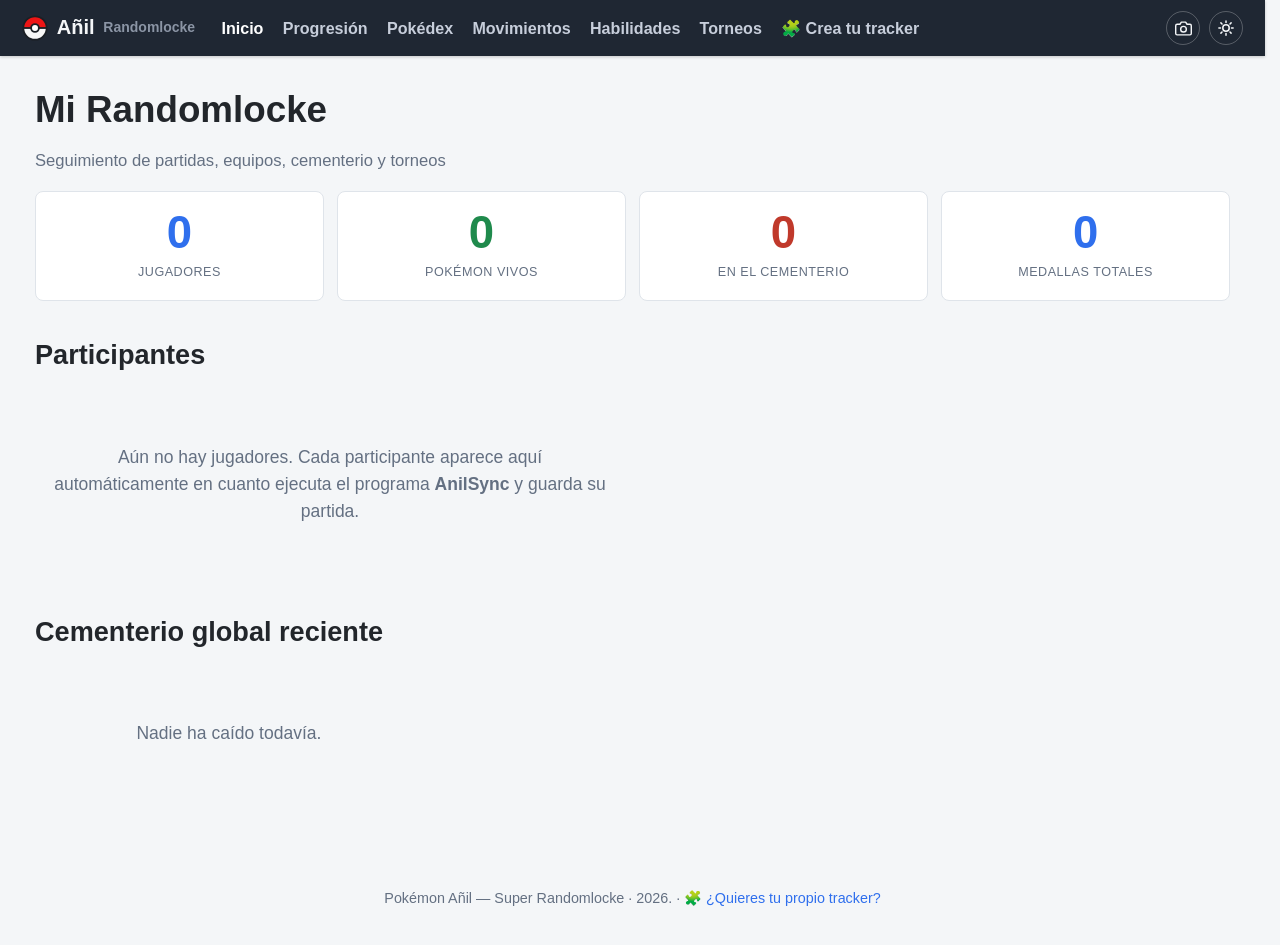
==== index.html @ d6d6dd16 "Initial commit" ====
<!DOCTYPE html>
<html lang="es">
<head>
  <meta charset="utf-8" />
  <meta name="viewport" content="width=device-width, initial-scale=1" />
    <meta http-equiv="Cache-Control" content="no-cache, no-store, must-revalidate" />
  <meta http-equiv="Pragma" content="no-cache" />
  <meta http-equiv="Expires" content="0" />
<title>Inicio · Pokémon Añil Randomlocke</title>
  <meta name="description" content="Seguimiento del Super Randomlocke de Pokémon Añil: equipos, cajas, cementerio, progreso y torneos." />
  <meta name="color-scheme" content="light dark" />
  <link rel="stylesheet" href="styles.css?v=7" />
</head>
<body>
  <main class="container">
    <h1 id="title">Pokémon Añil — Super Randomlocke</h1>
    <p class="lead" id="subtitle"></p>

    <div class="stat-row" id="globalStats"></div>

    <h2>Participantes</h2>
    <div class="grid wide" id="players"><p class="muted">Cargando…</p></div>

    <h2>Cementerio global reciente</h2>
    <div id="graveyard" class="mon-team"></div>
  </main>

  <script src="app.js?v=14"></script>
  <script>
    (async function () {
      const cfg = await loadConfig();
      document.getElementById("title").textContent = cfg.title;
      document.getElementById("subtitle").textContent = cfg.subtitle || "";
      document.title = cfg.title + " · Inicio";
      renderHeader("index.html");
      renderFooter();

      const players = await loadAllPlayers(cfg);
      await loadFrames(); // para animar los sprites de las tarjetas de jugador

      // ---- Stats globales ----
      let totalAlive = 0, totalDead = 0, gymsCleared = 0, champs = 0;
      players.forEach((p) => {
        const s = playerStats(p.data, p.revividos);
        totalAlive += s.alive; totalDead += s.dead;
        gymsCleared += Object.values(p.data.progress?.gyms || {}).filter(Boolean).length;
        if (p.data.champion) champs++;
      });
      document.getElementById("globalStats").innerHTML = `
        <div class="stat-tile"><div class="num">${players.length}</div><div class="lbl">Jugadores</div></div>
        <div class="stat-tile"><div class="num ok">${totalAlive}</div><div class="lbl">Pokémon vivos</div></div>
        <div class="stat-tile"><div class="num bad">${totalDead}</div><div class="lbl">En el cementerio</div></div>
        <div class="stat-tile"><div class="num">${gymsCleared}</div><div class="lbl">Medallas totales</div></div>`;

      // ---- Tarjetas de jugador ----
      const grid = document.getElementById("players");
      if (!players.length) {
        grid.innerHTML = `<p class="empty-state">Aún no hay jugadores. Cada participante aparece aquí automáticamente en cuanto ejecuta el programa <strong>AnilSync</strong> y guarda su partida.</p>`;
      } else
      grid.innerHTML = players.map((p) => {
        const s = playerStats(p.data, p.revividos);
        const pct = Math.round((s.livesLeft / s.lives) * 100);
        const cls = pct <= 20 ? "crit" : pct <= 50 ? "low" : "";
        const medals = Object.values(p.data.progress?.gyms || {}).filter(Boolean).length;
        const extras = [...(p.data.team||[]), ...(p.data.box||[]), ...(p.data.graveyard||[])].filter((m)=>m.extra).length;
        const avSrc = p.data.avatar || p.avatar;
        const avatar = avSrc
          ? `<img class="player-avatar" src="${escapeHtml(avSrc)}" alt="">`
          : `<div class="player-avatar">${initials(p.name)}</div>`;
        return `
          <a class="player-card${s.eliminated ? " eliminated" : ""}" href="jugador.html?id=${encodeURIComponent(p.id)}">
            <div class="player-card-head">
              ${avatar}
              <div class="grow">
                <div class="player-name">${escapeHtml(p.displayName || p.data.name || p.name)} ${p.data.champion ? championBadge(18) : ""}${p.data._local ? ' <span class="pill warn" style="font-size:.55rem">borrador local</span>' : ""}</div>
                <div class="player-sub">${medals}/8 medallas · ${s.eliminated ? "Sin vidas" : "En juego"}</div>
                ${medalsRow(cfg, p.data.progress?.gyms)}
              </div>
            </div>
            <div class="player-card-stats">
              <div><span class="n" style="color:var(--ok)">${s.alive}</span><span class="l">Vivos</span></div>
              <div><span class="n" style="color:var(--bad)">${s.dead}</span><span class="l">Muertos</span></div>
              <div><span class="n">${s.livesLeft}</span><span class="l">Vidas</span></div>
              ${extras ? `<div><span class="n" style="color:var(--type-normal,#8a8a99)">${extras}</span><span class="l">Extras</span></div>` : ""}
            </div>
            <div class="lives-bar"><span class="${cls}" style="width:${pct}%"></span></div>
            ${teamSpritesRow(p.data.team, { labels: true })}
          </a>`;
      }).join("");
      initSpriteAnim(document); // anima los sprites de las tarjetas de jugador

      // ---- Cementerio global ----
      const graves = [];
      players.forEach((p) => (p.data.graveyard || []).forEach((m) => graves.push({ ...m, owner: p.name })));
      const gEl = document.getElementById("graveyard");
      if (!graves.length) {
        gEl.innerHTML = `<p class="empty-state">Nadie ha caído todavía.</p>`;
      } else {
        gEl.innerHTML = graves.slice(-12).reverse()
          .map((m) => monCard(m, { dead: true, owner: m.owner }))
          .join("");
      }

      // ---- Imagen para Discord ----
      document.getElementById("btnDiscord").addEventListener("click", async (e) => {
        const btn = e.currentTarget;
        btn.disabled = true; btn.style.opacity = ".5";
        toast("Generando imagen…");
        try {
          const canvas = await buildStandingsCanvas(players, cfg);
          const blob = await new Promise((res) => canvas.toBlob(res, "image/png"));
          try {
            await navigator.clipboard.write([new ClipboardItem({ "image/png": blob })]);
            toast("Imagen copiada — pégala en Discord (Ctrl+V)");
          } catch (err) {
            const url = URL.createObjectURL(blob);
            const a = document.createElement("a");
            a.href = url; a.download = "anil-randomlocke.png";
            document.body.appendChild(a); a.click(); a.remove();
            setTimeout(() => URL.revokeObjectURL(url), 1500);
            toast("Descargada (tu navegador no deja copiar imágenes)");
          }
        } catch (err) {
          console.error(err);
          toast("No se pudo generar la imagen");
        } finally {
          btn.disabled = false; btn.style.opacity = "";
        }
      });

      function loadImg(src) {
        return new Promise((res) => {
          if (!src) return res(null);
          const im = new Image();
          im.crossOrigin = "anonymous";
          im.onload = () => res(im);
          im.onerror = () => res(null);
          im.src = src;
        });
      }
      function rrect(ctx, x, y, w, h, r) {
        ctx.beginPath();
        ctx.moveTo(x + r, y);
        ctx.arcTo(x + w, y, x + w, y + h, r);
        ctx.arcTo(x + w, y + h, x, y + h, r);
        ctx.arcTo(x, y + h, x, y, r);
        ctx.arcTo(x, y, x + w, y, r);
        ctx.closePath();
      }
      function drawCover(ctx, img, x, y, d) {
        ctx.save();
        ctx.beginPath(); ctx.arc(x + d / 2, y + d / 2, d / 2, 0, Math.PI * 2); ctx.clip();
        const s = Math.max(d / img.width, d / img.height);
        const w = img.width * s, h = img.height * s;
        ctx.drawImage(img, x + (d - w) / 2, y + (d - h) / 2, w, h);
        ctx.restore();
      }
      function drawContain(ctx, img, x, y, d) {
        const s = Math.min(d / img.width, d / img.height);
        const w = img.width * s, h = img.height * s;
        ctx.drawImage(img, x + (d - w) / 2, y + (d - h) / 2, w, h);
      }

      async function buildStandingsCanvas(players, cfg) {
        const C = { bg: "#14171b", panel: "#1e2329", border: "#2f363e", text: "#e9edf2", muted: "#9aa4b2", accent: "#5b8cff", ok: "#4ecb7d", bad: "#ff6b5e", gold: "#e8b62c", slot: "#2a313a" };
        // precargar imágenes
        const preload = new Map();
        const need = new Set();
        players.forEach((p) => {
          const av = p.data.avatar || p.avatar; if (av) need.add(av);
          (p.data.team || []).slice(0, 6).forEach((m) => { const sp = m.sprite || speciesSprite(m.species); if (sp) need.add(sp); });
        });
        await Promise.all([...need].map(async (src) => preload.set(src, await loadImg(src))));

        const cols = players.length > 4 ? 2 : 1;
        const rows = Math.ceil(players.length / cols);
        const pad = 30, gapX = 24, gapY = 22, titleH = 96, footerH = 46;
        const cardW = 600, cardH = 188;
        const W = pad * 2 + cardW * cols + gapX * (cols - 1);
        const H = titleH + rows * cardH + gapY * (rows - 1) + footerH;
        const DPR = 2;
        const canvas = document.createElement("canvas");
        canvas.width = W * DPR; canvas.height = H * DPR;
        const ctx = canvas.getContext("2d");
        ctx.scale(DPR, DPR);
        ctx.textBaseline = "alphabetic";
        const FONT = "'Segoe UI', Roboto, Helvetica, Arial, sans-serif";

        // fondo
        ctx.fillStyle = C.bg; ctx.fillRect(0, 0, W, H);
        // título
        ctx.fillStyle = C.text; ctx.font = `800 34px ${FONT}`;
        ctx.fillText(cfg.title || "Pokémon Añil — Super Randomlocke", pad, 50);
        ctx.fillStyle = C.muted; ctx.font = `600 16px ${FONT}`;
        const totAlive = players.reduce((a, p) => a + playerStats(p.data, p.revividos).alive, 0);
        const totDead = players.reduce((a, p) => a + playerStats(p.data, p.revividos).dead, 0);
        const fecha = new Date().toLocaleDateString("es", { day: "numeric", month: "long", year: "numeric" });
        ctx.fillText(`${players.length} participantes · ${totAlive} vivos · ${totDead} en el cementerio · ${fecha}`, pad, 76);

        players.forEach((p, i) => {
          const col = i % cols, row = Math.floor(i / cols);
          const x = pad + col * (cardW + gapX);
          const y = titleH + row * (cardH + gapY);
          const s = playerStats(p.data, p.revividos);
          const medals = Object.values(p.data.progress?.gyms || {}).filter(Boolean).length;
          const accent = s.eliminated ? C.bad : C.accent;

          // tarjeta
          rrect(ctx, x, y, cardW, cardH, 16); ctx.fillStyle = C.panel; ctx.fill();
          ctx.lineWidth = 1; ctx.strokeStyle = C.border; ctx.stroke();
          // franja de color
          ctx.save(); rrect(ctx, x, y, cardW, cardH, 16); ctx.clip();
          ctx.fillStyle = accent; ctx.fillRect(x, y, 6, cardH); ctx.restore();

          const ip = 20;
          // avatar
          const av = preload.get(p.data.avatar || p.avatar);
          const ax = x + ip + 6, ay = y + ip, ad = 60;
          if (av) drawCover(ctx, av, ax, ay, ad);
          else { ctx.fillStyle = C.slot; ctx.beginPath(); ctx.arc(ax + ad / 2, ay + ad / 2, ad / 2, 0, 7); ctx.fill(); ctx.fillStyle = C.muted; ctx.font = `800 22px ${FONT}`; ctx.textAlign = "center"; ctx.fillText(initials(p.name), ax + ad / 2, ay + ad / 2 + 8); ctx.textAlign = "left"; }

          const tx = ax + ad + 16;
          // nombre
          ctx.fillStyle = C.text; ctx.font = `800 24px ${FONT}`;
          ctx.fillText(p.displayName || p.data.name || p.name, tx, y + ip + 20);
          if (p.data.champion) { ctx.fillStyle = C.gold; ctx.font = `800 15px ${FONT}`; ctx.fillText("★ CAMPEÓN", tx, y + ip + 40); }
          else { ctx.fillStyle = C.muted; ctx.font = `600 15px ${FONT}`; ctx.fillText(s.eliminated ? "Eliminado (sin vidas)" : "En juego", tx, y + ip + 40); }
          // medallas (8 puntos)
          for (let g = 0; g < 8; g++) {
            ctx.beginPath(); ctx.arc(tx + 7 + g * 17, y + ip + 58, 6, 0, 7);
            ctx.fillStyle = g < medals ? C.gold : C.slot; ctx.fill();
          }

          // bloque de vidas (derecha)
          const rx = x + cardW - ip - 168, rw = 168;
          ctx.fillStyle = C.muted; ctx.font = `700 12px ${FONT}`; ctx.fillText("VIDAS", rx, y + ip + 12);
          ctx.fillStyle = s.livesLeft <= 6 ? C.bad : s.livesLeft <= 15 ? C.gold : C.ok;
          ctx.font = `800 30px ${FONT}`;
          ctx.fillText(String(s.livesLeft), rx, y + ip + 42);
          const lw = ctx.measureText(String(s.livesLeft)).width;
          ctx.fillStyle = C.muted; ctx.font = `700 16px ${FONT}`;
          ctx.fillText("/" + s.lives, rx + lw + 5, y + ip + 42);
          // barra de vidas
          const pct = Math.max(0, Math.min(1, s.livesLeft / s.lives));
          const by = y + ip + 52, bh = 8;
          rrect(ctx, rx, by, rw, bh, 4); ctx.fillStyle = C.slot; ctx.fill();
          if (pct > 0) { rrect(ctx, rx, by, rw * pct, bh, 4); ctx.fillStyle = s.livesLeft <= 6 ? C.bad : s.livesLeft <= 15 ? C.gold : C.ok; ctx.fill(); }
          // vivos/cementerio/revividos — a lo ancho (izquierda) para que no se corte
          ctx.fillStyle = C.muted; ctx.font = `600 14px ${FONT}`;
          ctx.fillText(`Vivos ${s.alive} · Cementerio ${s.dead}${s.revived ? " · " + s.revived + " revivido" + (s.revived > 1 ? "s" : "") + " con ceniza" : ""}`, ax, y + ip + 84);

          // equipo (6 sprites abajo)
          const team = (p.data.team || []).slice(0, 6);
          const sd = 52, sy = y + cardH - ip - sd + 4;
          for (let k = 0; k < 6; k++) {
            const sx = x + ip + 6 + k * (sd + 8);
            ctx.beginPath(); ctx.arc(sx + sd / 2, sy + sd / 2, sd / 2, 0, 7); ctx.fillStyle = C.slot; ctx.fill();
            const m = team[k];
            const img = m && preload.get(m.sprite || speciesSprite(m.species));
            if (img) { ctx.save(); ctx.beginPath(); ctx.arc(sx + sd / 2, sy + sd / 2, sd / 2, 0, 7); ctx.clip(); drawContain(ctx, img, sx + 2, sy + 2, sd - 4); ctx.restore(); }
          }
        });

        // pie
        ctx.fillStyle = C.muted; ctx.font = `600 14px ${FONT}`; ctx.textAlign = "center";
        ctx.fillText("Generado desde el tracker del Super Randomlocke de Pokémon Añil", W / 2, H - 18);
        ctx.textAlign = "left";
        return canvas;
      }
    })();
  </script>
</body>
</html>
---- styles.css ----
/* ============================================================
   Pokémon Añil — Super Randomlocke
   Sistema de diseño basado en Cobbleverse Dex (sukenfuyumi.github.io)
   ============================================================ */

:root {
  --bg: #f4f6f8;
  --panel: #fff;
  --border: #dfe4ea;
  --text: #22262b;
  --text-muted: #647082;
  --accent: #2f6fed;
  --header-bg: #1f2733;
  --header-text: #f4f6f8;
  --radius: 8px;
  --th-bg: #eef1f5;
  --row-hover: #f8fafc;
  --subtle-bg: #f4f6f8;
  --active-bg: #e4f2ff;
  --chip-ring: #fff;
  --shadow: #0000000f;
  --ok: #1f8a4c;
  --ok-bg: #e6f7ee;
  --bad: #c0392b;
  --bad-bg: #fdecea;
  --warn: #b7791f;
  --warn-bg: #fff3cd;
  --dead: #6b7280;
  --dead-bg: #eceef1;
  /* tipos */
  --type-normal: #a8a77a; --type-fire: #ee8130; --type-water: #6390f0;
  --type-electric: #f7d02c; --type-grass: #7ac74c; --type-ice: #96d9d6;
  --type-fighting: #c22e28; --type-poison: #a33ea1; --type-ground: #e2bf65;
  --type-flying: #a98ff3; --type-psychic: #f95587; --type-bug: #a6b91a;
  --type-rock: #b6a136; --type-ghost: #735797; --type-dragon: #6f35fc;
  --type-dark: #705746; --type-steel: #b7b7ce; --type-fairy: #d685ad;
  --type-unknown: #68a090;
}

:root[data-theme="dark"] {
  --bg: #14171b;
  --panel: #1e2329;
  --border: #2f363e;
  --text: #e4e7eb;
  --text-muted: #98a2b0;
  --accent: #5b8cff;
  --header-bg: #10131a;
  --header-text: #f4f6f8;
  --th-bg: #262c34;
  --row-hover: #242a31;
  --subtle-bg: #262c34;
  --active-bg: #1d3a5c;
  --chip-ring: #1e2329;
  --shadow: #00000073;
  --ok: #4ecb7d;
  --ok-bg: #12331f;
  --bad: #ff6b5e;
  --bad-bg: #3a1512;
  --warn: #e8c766;
  --warn-bg: #3a2f05;
  --dead: #9aa4b2;
  --dead-bg: #23282f;
}

* { box-sizing: border-box; }
html { scrollbar-gutter: stable; font-size: 17.5px; }
@media (width <= 640px) { html { font-size: 16px; } }
body {
  background: var(--bg);
  color: var(--text);
  margin: 0;
  font-family: "Segoe UI", Roboto, Helvetica, Arial, sans-serif;
  line-height: 1.55;
}
a { color: var(--accent); text-decoration: none; }
a:hover { text-decoration: underline; }
img { max-width: 100%; }

/* ---------- Header ---------- */
.site-header {
  background: var(--header-bg);
  color: var(--header-text);
  z-index: 20;
  padding: 0 1.25rem;
  position: sticky;
  top: 0;
  box-shadow: 0 1px 3px #0003;
}
.site-header .bar {
  align-items: center;
  gap: 1.5rem;
  width: 100%;
  height: 56px;
  display: flex;
}
.site-header .brand {
  color: var(--header-text);
  white-space: nowrap;
  font-size: 1.15rem;
  font-weight: 700;
  display: flex;
  align-items: center;
  gap: .5rem;
}
.site-header .brand:hover { text-decoration: none; }
.site-header nav { flex-wrap: wrap; gap: 1.1rem; display: flex; }
.site-header nav a { color: #c7cedb; font-size: .92rem; font-weight: 600; }
.site-header nav a:hover { color: #fff; text-decoration: none; }
.site-header nav a.active { color: #fff; }
.theme-toggle {
  color: var(--header-text);
  cursor: pointer;
  background: 0 0;
  border: 1px solid #ffffff40;
  border-radius: 50%;
  flex-shrink: 0;
  justify-content: center;
  align-items: center;
  width: 34px; height: 34px;
  font-size: 1rem; line-height: 1;
  transition: background .15s, border-color .15s;
  display: flex;
}
.header-actions { margin-left: auto; display: flex; align-items: center; gap: .5rem; }
.header-actions .theme-toggle { margin-left: 0; }
.theme-toggle:hover { background: #ffffff1f; border-color: #ffffff80; }
@media (width <= 640px) {
  .site-header { padding: 0 .75rem; }
  .site-header .bar { flex-wrap: wrap; gap: .4rem .9rem; height: auto; min-height: 56px; padding: .5rem 0; }
  .site-header nav { gap: .75rem; }
  .site-header nav a { font-size: .86rem; }
}

/* ---------- Layout ---------- */
.container { width: 100%; max-width: 1400px; margin: 0 auto; padding: 1.5rem 2rem 3rem; }
@media (width <= 640px) { .container { padding: 1.25rem 1rem 3rem; } }
.panel { background: var(--panel); border: 1px solid var(--border); border-radius: var(--radius); padding: 1.25rem; }
h1 { margin: 0 0 .75rem; font-size: 2.1rem; }
h2 { margin: 1.9rem 0 .85rem; font-size: 1.55rem; }
h3 { margin: 1.2rem 0 .6rem; font-size: 1.28rem; }
.muted { color: var(--text-muted); }
.lead { color: var(--text-muted); font-size: .95rem; margin: -.25rem 0 1rem; }
.site-footer { text-align: center; color: var(--text-muted); padding: 2rem 1rem; font-size: .82rem; }
.breadcrumb { color: var(--text-muted); margin-bottom: .75rem; font-size: .85rem; }

/* ---------- Grids ---------- */
.grid { display: grid; gap: .85rem; grid-template-columns: repeat(auto-fill, minmax(min(240px, 100%), 1fr)); }
.grid.wide { grid-template-columns: repeat(auto-fill, minmax(min(400px, 100%), 1fr)); }

/* ---------- Badges / pills ---------- */
.type-badge {
  color: #fff; text-transform: uppercase; letter-spacing: .03em;
  white-space: nowrap; border-radius: 999px; padding: .2rem .7rem;
  font-size: .78rem; font-weight: 700; display: inline-block;
}
.type-badge.sm { padding: .12rem .55rem; font-size: .68rem; }
.pill {
  background: var(--subtle-bg); color: var(--text-muted);
  border: 1px solid var(--border); border-radius: 999px;
  padding: .12rem .6rem; font-size: .72rem; font-weight: 600; display: inline-block;
}
.pill.ok { background: var(--ok-bg); color: var(--ok); border-color: transparent; }
.pill.bad { background: var(--bad-bg); color: var(--bad); border-color: transparent; }
.pill.warn { background: var(--warn-bg); color: var(--warn); border-color: transparent; }
.pill.dead { background: var(--dead-bg); color: var(--dead); border-color: transparent; }
.pill.accent { background: var(--accent); color: #fff; border-color: var(--accent); font-weight: 700; }
.pill.shiny { background: linear-gradient(90deg,#f7d02c,#f95587); color:#1a1a1a; border:0; font-weight:800; }

/* ---------- Buttons ---------- */
.btn {
  border: 1px solid var(--border); background: var(--panel); color: var(--text);
  font: inherit; cursor: pointer; border-radius: 6px; padding: .4rem .8rem;
  font-size: .88rem; font-weight: 600; display: inline-flex; align-items: center; gap: .4rem;
}
.btn:hover:not(:disabled) { border-color: var(--accent); text-decoration: none; }
.btn:disabled { opacity: .45; cursor: default; }
.btn.primary { background: var(--accent); border-color: var(--accent); color: #fff; }
.btn.danger { color: var(--bad); }
.btn.sm { padding: .25rem .55rem; font-size: .8rem; }
.btn-row { display: flex; flex-wrap: wrap; gap: .5rem; }

/* ---------- Inputs ---------- */
.input, select.input, textarea.input {
  border: 1px solid var(--border); background: var(--bg); width: 100%;
  color: var(--text); font: inherit; border-radius: 6px; padding: .4rem .55rem; font-size: .9rem;
}
textarea.input { min-height: 90px; resize: vertical; font-family: ui-monospace, "Cascadia Code", Consolas, monospace; font-size: .82rem; }
.field { display: flex; flex-direction: column; gap: .2rem; min-width: 0; }
.field > span { color: var(--text-muted); text-transform: uppercase; letter-spacing: .03em; font-size: .68rem; }
.search-box {
  border: 1px solid var(--border); background: var(--panel); width: 100%;
  color: var(--text); border-radius: 999px; padding: .6rem .9rem; font-size: 1rem;
}
.search-box::placeholder { color: var(--text-muted); }

/* ---------- Tables ---------- */
table { border-collapse: collapse; width: 100%; font-size: .9rem; }
th, td { border-bottom: 1px solid var(--border); text-align: left; padding: .5rem .6rem; }
th { background: var(--th-bg); white-space: nowrap; font-weight: 700; }
tr:hover td { background: var(--row-hover); }
.table-wrap { overflow-x: auto; border: 1px solid var(--border); border-radius: var(--radius); }
.table-wrap table { font-size: .86rem; }
.table-wrap th, .table-wrap td { border-bottom: 1px solid var(--border); }

/* ---------- Stat tiles ---------- */
.stat-row { display: flex; flex-wrap: wrap; gap: .75rem; margin: 1rem 0; }
.stat-tile {
  flex: 1; min-width: 120px; background: var(--panel); border: 1px solid var(--border);
  border-radius: var(--radius); padding: .8rem 1rem; text-align: center;
}
.stat-tile { padding: 1rem 1.15rem; }
.stat-tile .num { font-size: 2.6rem; font-weight: 800; line-height: 1; color: var(--accent); }
.stat-tile .num.bad { color: var(--bad); }
.stat-tile .num.ok { color: var(--ok); }
.stat-tile .lbl { text-transform: uppercase; letter-spacing: .04em; color: var(--text-muted); font-size: .72rem; margin-top: .45rem; }

/* ---------- Player card (dashboard) ---------- */
.player-card {
  background: var(--panel); border: 1px solid var(--border); border-radius: var(--radius);
  padding: 1rem; color: var(--text); display: flex; flex-direction: column; gap: .6rem;
  border-top: 4px solid var(--accent);
}
.player-card:hover { box-shadow: 0 2px 10px var(--shadow); text-decoration: none; border-color: var(--accent); }
.player-card.eliminated { opacity: .78; }
.player-card-head { display: flex; align-items: center; gap: .7rem; }
.player-avatar {
  width: 72px; height: 72px; border-radius: 50%; flex-shrink: 0; overflow: hidden;
  display: flex; align-items: center; justify-content: center;
  font-weight: 800; font-size: 1.5rem; color: #fff; background: var(--accent);
}
img.player-avatar { object-fit: contain; padding: 4px; image-rendering: pixelated; }
.player-avatar.xl { width: 112px; height: 112px; font-size: 2.4rem; }
img.player-avatar.xl { padding: 6px; }
.player-name { font-weight: 700; font-size: 1.3rem; }
.player-sub { color: var(--text-muted); font-size: .88rem; }
.player-card-stats { display: grid; grid-template-columns: repeat(3, 1fr); gap: .5rem; text-align: center; }
.player-card-stats .n { font-weight: 800; font-size: 1.6rem; display: block; }
.player-card-stats .l { color: var(--text-muted); font-size: .66rem; text-transform: uppercase; letter-spacing: .03em; }
.lives-bar { height: 12px; border-radius: 999px; background: var(--subtle-bg); overflow: hidden; }
.lives-bar > span { display: block; height: 100%; background: var(--ok); }
.lives-bar > span.low { background: var(--warn); }
.lives-bar > span.crit { background: var(--bad); }

/* ---------- Mon card ---------- */
.mon-team { display: grid; grid-template-columns: repeat(auto-fill, minmax(min(300px,100%),1fr)); gap: .9rem; }
.mon-card {
  background: var(--panel); border: 1px solid var(--border); border-radius: var(--radius);
  padding: .9rem; display: flex; flex-direction: column; gap: .45rem; position: relative;
}
.mon-card.dead { opacity: .82; filter: grayscale(.35); }
.mon-dead-badge {
  position: absolute; top: .5rem; left: .5rem; z-index: 1;
  display: flex; align-items: center; justify-content: center;
  background: var(--panel); border-radius: 50%; padding: 2px; box-shadow: 0 0 0 1px var(--border);
}
.mon-owner { color: var(--accent); font-size: .74rem; font-weight: 700; margin-top: .05rem; }
.mon-top { display: flex; align-items: center; gap: .5rem; }
.mon-sprite {
  width: 104px; height: 104px; border-radius: 50%; background: var(--subtle-bg);
  flex-shrink: 0; overflow: visible;
  display: inline-flex; align-items: center; justify-content: center;
  font-weight: 800; font-size: 1.5rem; color: var(--text-muted);
}
.mon-sprite img { width: 104px; height: 104px; object-fit: contain; image-rendering: pixelated; }
.mon-id { min-width: 0; }
.mon-nick { font-weight: 700; font-size: 1.1rem; }
.mon-species { color: var(--text-muted); font-size: .85rem; }
.mon-types { display: flex; gap: .25rem; margin-top: .25rem; flex-wrap: wrap; }
.mon-meta { display: grid; grid-template-columns: 1fr 1fr; gap: .15rem .6rem; font-size: .85rem; }
.mon-meta dt { color: var(--text-muted); text-transform: uppercase; font-size: .64rem; letter-spacing: .03em; }
.mon-meta dd { margin: 0 0 .2rem; font-weight: 600; }
.mon-moves { display: grid; grid-template-columns: 1fr 1fr; gap: .3rem; margin-top: auto; padding-top: .2rem; }
.mon-move {
  text-align: center; color: var(--text); background: var(--subtle-bg); border: 1px solid var(--border);
  border-radius: 6px; padding: .35rem .45rem; font-size: .82rem; font-weight: 600;
  overflow: hidden; text-overflow: ellipsis; white-space: nowrap;
}
.mon-move.typed { color: #fff; border-color: transparent; text-shadow: 0 1px 2px #00000073; font-weight: 700; }
.mon-lvl { color: var(--text-muted); font-size: .88rem; font-weight: 700; }

/* ---------- Mini-sprites del equipo (tarjetas de jugador) ---------- */
.team-mini { display: flex; gap: .35rem; flex-wrap: wrap; align-items: center; min-height: 80px; }
/* max-width:none + flex:none evita que, mientras cargan los sprites de GitHub,
   el img se colapse a ancho 0 y la fila se apile en vertical desbordando sobre las pestañas */
.team-mini img { width: 80px; height: 80px; max-width: none; flex: 0 0 auto; object-fit: contain; image-rendering: pixelated; }
.team-mini-x {
  width: 64px; height: 64px; border-radius: 50%; background: var(--subtle-bg);
  display: inline-flex; align-items: center; justify-content: center;
  font-size: 1rem; font-weight: 800; color: var(--text-muted);
}
/* mini-equipo con etiquetas de nombre (dashboard) */
.team-mini.labeled { gap: .5rem; }
.team-mini.labeled .tm-cell { display: flex; flex-direction: column; align-items: center; width: 74px; text-align: center; }
.team-mini.labeled .tm-cell img, .team-mini.labeled .tm-cell .team-mini-x { width: 62px; height: 62px; }
.tm-nick { font-size: .72rem; font-weight: 700; line-height: 1.15; margin-top: .1rem; white-space: nowrap; overflow: hidden; text-overflow: ellipsis; max-width: 74px; }
.tm-sp { font-size: .64rem; color: var(--text-muted); line-height: 1.1; white-space: nowrap; overflow: hidden; text-overflow: ellipsis; max-width: 74px; }

/* fila de ruta con 2+ capturas (posible captura extra sin justificar) */
.cap-multi td { background: var(--bad-bg); }
.cap-burned td { background: var(--warn-bg); }

/* medallas */
.medals { display: flex; gap: .2rem; flex-wrap: wrap; align-items: center; }
.medal { line-height: 0; }

/* ---------- Checklist con imagen de entrenador ---------- */
.trainer-check-grid { display: grid; gap: .7rem; grid-template-columns: repeat(auto-fill, minmax(min(330px,100%),1fr)); }
.trainer-check {
  display: flex; align-items: center; gap: .9rem; padding: .7rem .85rem;
  border: 1px solid var(--border); border-radius: var(--radius); background: var(--panel);
  position: relative; overflow: hidden;
}
.trainer-check::before {
  content: ""; position: absolute; left: 0; top: 0; bottom: 0; width: 4px; background: var(--border);
}
.trainer-check.done { border-color: var(--ok); background: var(--ok-bg); }
.trainer-check.done::before { background: var(--ok); }
.trainer-check .tc-img {
  width: 84px; height: 84px; object-fit: contain; flex-shrink: 0;
  image-rendering: pixelated; border-radius: 10px; background: var(--subtle-bg);
}
.trainer-check.done .tc-img { background: #ffffff22; }
.trainer-check.done:not(.done) .tc-img { filter: grayscale(1) opacity(.6); }
.trainer-check:not(.done) .tc-img { filter: grayscale(.85) opacity(.65); }
.tc-img-empty { display: flex; align-items: center; justify-content: center; font-weight: 800; color: var(--text-muted); }
.tc-body { flex: 1; min-width: 0; display: flex; flex-direction: column; gap: .15rem; }
.tc-name { font-weight: 700; font-size: 1.05rem; }
.tc-sub { color: var(--text-muted); font-size: .82rem; }
.tc-status { font-size: 1.7rem; color: var(--ok); font-weight: 800; width: 1.6rem; text-align: center; }

/* ---------- Progress checklist ---------- */
.prog-legend { display: flex; gap: 1rem; flex-wrap: wrap; margin: .5rem 0; font-size: .8rem; color: var(--text-muted); }
.check-grid { display: grid; gap: .5rem; grid-template-columns: repeat(auto-fill, minmax(min(180px,100%),1fr)); }
.check-item {
  display: flex; align-items: center; gap: .5rem; padding: .5rem .65rem;
  border: 1px solid var(--border); border-radius: 6px; background: var(--subtle-bg); font-size: .85rem;
}
.check-item .dot { width: 12px; height: 12px; border-radius: 50%; background: var(--dead); flex-shrink: 0; }
.check-item.done { border-color: var(--ok); background: var(--ok-bg); }
.check-item.done .dot { background: var(--ok); }
.check-item .tag { margin-left: auto; font-size: .62rem; color: var(--text-muted); }

/* Mochila (pestaña Objetos del jugador): icono del juego + nombre + cantidad */
.bag-grid { display: grid; gap: .4rem; grid-template-columns: repeat(auto-fill, minmax(min(190px,100%),1fr)); margin-bottom: .5rem; }
.bag-item {
  display: flex; align-items: center; gap: .5rem; padding: .35rem .55rem;
  border: 1px solid var(--border); border-radius: 6px; background: var(--subtle-bg); font-size: .85rem;
}
.bag-icon { width: 32px; height: 32px; object-fit: contain; image-rendering: pixelated; flex-shrink: 0; }
.bag-name { overflow: hidden; text-overflow: ellipsis; white-space: nowrap; }
.bag-qty { margin-left: auto; font-weight: 700; color: var(--accent); flex-shrink: 0; }

/* progress matrix (progresion.html) */
.matrix-wrap { overflow-x: auto; }
.matrix { border-collapse: collapse; font-size: .98rem; }
.matrix th, .matrix td { border: 1px solid var(--border); padding: .55rem .7rem; text-align: center; }
.matrix .yes, .matrix .no { font-size: 1.15rem; }
.matrix th.rowhead, .matrix td.rowhead { text-align: left; position: sticky; left: 0; background: var(--th-bg); z-index: 1; white-space: nowrap; }
.matrix .zone-row td {
  background: var(--subtle-bg); color: var(--accent); text-align: left;
  font-weight: 800; text-transform: uppercase; letter-spacing: .04em; font-size: .8rem;
  padding: .5rem .7rem; position: sticky; left: 0;
}
.matrix .rh-img { width: 44px; height: 44px; object-fit: contain; vertical-align: middle; margin-right: .55rem; image-rendering: pixelated; }
.matrix .yes { color: var(--ok); font-weight: 800; }
.matrix .no { color: var(--border); }
.matrix .partial { color: var(--warn); font-weight: 700; }

/* ---------- Tabs ---------- */
.team-preview { margin-top: .85rem; }
.tabs { display: flex; flex-wrap: wrap; gap: .4rem; margin: 1rem 0; }
.tabs button {
  border: 1px solid var(--border); background: var(--panel); cursor: pointer;
  color: var(--text-muted); border-radius: 999px; padding: .35rem .9rem; font-size: .85rem; font-weight: 600;
}
.tabs button.active { background: var(--accent); color: #fff; border-color: var(--accent); }
.tab-panel { display: none; }
.tab-panel.active { display: block; }

/* ---------- Bracket ---------- */
.bracket { display: flex; gap: 2.5rem; overflow-x: auto; padding: 1rem .25rem; align-items: stretch; }
.bracket-round { display: flex; flex-direction: column; justify-content: space-around; gap: 1rem; min-width: 200px; }
.bracket-round h4 { text-align: center; margin: 0 0 .25rem; color: var(--text-muted); text-transform: uppercase; letter-spacing: .05em; font-size: .72rem; }
.match {
  background: var(--panel); border: 1px solid var(--border); border-radius: 6px; overflow: hidden;
  display: flex; flex-direction: column; position: relative;
}
.match .slot {
  display: flex; align-items: center; justify-content: space-between; gap: .5rem;
  padding: .45rem .6rem; font-size: .85rem; cursor: pointer; border-bottom: 1px solid var(--border);
}
.match .slot:last-child { border-bottom: 0; }
.match .slot:hover { background: var(--row-hover); }
.match .slot.winner { background: var(--ok-bg); font-weight: 700; }
.match .slot .seed { color: var(--text-muted); font-size: .7rem; width: 1.2rem; }
.match .slot .nm { flex: 1; overflow: hidden; text-overflow: ellipsis; white-space: nowrap; }
.match .slot .score { width: 1.5rem; text-align: center; }
.match .slot.empty { color: var(--text-muted); font-style: italic; cursor: default; }
.champion-box { display: flex; flex-direction: column; justify-content: center; }
.champion-box .trophy { font-size: 2rem; text-align: center; }

/* ---------- Utility ---------- */
.row { display: flex; gap: .6rem; flex-wrap: wrap; align-items: center; }
.row.between { justify-content: space-between; }
.grow { flex: 1; }
.hidden { display: none !important; }
.rules-list { line-height: 1.7; }
.rules-list li { margin: .2rem 0; }
.rule-section { margin-bottom: 1.25rem; }
.rule-section h3 { color: var(--accent); }
.callout {
  border-left: 3px solid var(--accent); background: var(--subtle-bg);
  padding: .6rem .9rem; border-radius: 0 6px 6px 0; margin: .75rem 0; font-size: .9rem;
}
.callout.warn { border-color: var(--warn); }
.empty-state { text-align: center; color: var(--text-muted); padding: 2rem 1rem; }
.toast {
  position: fixed; bottom: 1.5rem; left: 50%; transform: translateX(-50%);
  background: var(--header-bg); color: var(--header-text); padding: .7rem 1.2rem;
  border-radius: 999px; font-size: .9rem; box-shadow: 0 4px 20px #0006; z-index: 500;
  opacity: 0; transition: opacity .2s, transform .2s; pointer-events: none;
}
.toast.show { opacity: 1; transform: translateX(-50%) translateY(-4px); }

/* ---------- Popup de ficha de Pokémon ---------- */
.mon-open { cursor: pointer; }
.pm-overlay { position: fixed; inset: 0; background: #0009; display: none; align-items: flex-start; justify-content: center; z-index: 1000; padding: 1.5rem 1rem; overflow-y: auto; }
.pm-overlay.show { display: flex; }
.pm-modal { position: relative; background: var(--panel); border: 1px solid var(--border); border-radius: 14px; width: min(720px, 100%); box-shadow: 0 12px 40px #0006; margin: auto; overflow: hidden; }
.pm-close { position: absolute; top: .6rem; right: .6rem; width: 32px; height: 32px; border-radius: 50%; border: 1px solid var(--border); background: var(--panel); color: var(--text); cursor: pointer; font-size: 1rem; line-height: 1; z-index: 2; }
.pm-close:hover { background: var(--bad); color: #fff; }
.pm-head { display: flex; gap: 1rem; align-items: center; padding: 1.1rem 1.2rem; border-bottom: 1px solid var(--border); }
.pm-sprite { width: 116px; height: 116px; }
.pm-sprite img { width: 116px; height: 116px; }
/* Sprites del juego escalados a ~78% para igualar el tamaño aparente anterior (los frames del
   juego llenan más el marco que los de PokeAPI). Animado: un marco interno (.gspr-frame)
   recorta a 1 fotograma y el <img> se desplaza a pasos (initSpriteAnim con Web Animations API). */
.gspr-anim { overflow: visible; }
.gspr-anim .gspr-frame { height: 78%; aspect-ratio: 1; overflow: hidden; display: flex; align-items: center; justify-content: flex-start; border-radius: inherit; }
.gspr-anim .gspr-frame img { flex: none; height: 100%; width: auto; max-width: none; object-fit: fill; image-rendering: pixelated; will-change: transform; }
/* gana a reglas más específicas del contexto (p.ej. .team-mini.labeled .tm-cell img fija cuadrado) */
.team-mini .gspr-frame img, .team-mini.labeled .tm-cell .gspr-frame img { height: 100%; width: auto; }
.gspr-static img, img.gspr-static-img { transform: scale(.78); }
.team-mini .gspr-anim { width: 80px; height: 80px; flex: 0 0 auto; display: inline-flex; align-items: center; justify-content: center; }
.team-mini.labeled .tm-cell .gspr-anim { width: 62px; height: 62px; }
.pm-nick { font-size: 1.5rem; font-weight: 800; line-height: 1.1; }
.pm-species { font-size: .92rem; color: var(--text-muted); margin: .15rem 0 .45rem; }
.pm-lvl { display: inline-block; background: var(--panel); border: 1px solid var(--border); border-radius: 999px; padding: .02rem .5rem; font-weight: 700; font-size: .78rem; color: var(--text); }
.pm-types { display: flex; gap: .35rem; flex-wrap: wrap; }
.pm-grid { display: grid; grid-template-columns: 1fr 1fr; gap: 1.2rem; padding: 1.1rem 1.2rem; }
@media (max-width: 620px) { .pm-grid { grid-template-columns: 1fr; } .pm-head { flex-direction: column; text-align: center; } .pm-types { justify-content: center; } }
.pm-stats { width: 100%; border-collapse: collapse; font-size: .82rem; margin-top: .3rem; }
.pm-stats th { color: var(--text-muted); font-size: .6rem; text-transform: uppercase; letter-spacing: .04em; text-align: right; padding: 0 .2rem .2rem; font-weight: 700; }
.pm-stats th:first-child { text-align: left; }
.pm-slbl { color: var(--text-muted); padding: .14rem .3rem .14rem 0; white-space: nowrap; }
.pm-sval { text-align: right; font-weight: 700; font-variant-numeric: tabular-nums; padding-right: .4rem; }
.pm-sbarcell { width: 45%; }
.pm-bar { display: block; height: 9px; border-radius: 999px; background: var(--subtle-bg); overflow: hidden; }
.pm-bar > span { display: block; height: 100%; border-radius: 999px; }
.pm-iv, .pm-ev { text-align: right; font-variant-numeric: tabular-nums; color: var(--text-muted); padding-left: .5rem; }
.pm-total .pm-slbl, .pm-total .pm-sval { font-weight: 800; color: var(--text); border-top: 1px solid var(--border); padding-top: .28rem; }
.pm-tworow { display: grid; grid-template-columns: 1fr 1fr; gap: .6rem; }
.pm-field { margin-bottom: .8rem; }
.pm-val { font-weight: 600; }
.pm-k { font-size: .62rem; text-transform: uppercase; letter-spacing: .04em; color: var(--text-muted); margin-bottom: .3rem; font-weight: 700; }
.pm-k .muted { text-transform: none; letter-spacing: 0; font-weight: 600; }
.pm-val { display: flex; flex-wrap: wrap; align-items: baseline; gap: .1rem .5rem; }
.pm-val b { white-space: nowrap; }
.pm-up { color: var(--ok); font-weight: 800; font-size: .8rem; white-space: nowrap; }
.pm-down { color: var(--bad); font-weight: 800; font-size: .8rem; white-space: nowrap; }
.pm-abils { display: flex; flex-direction: column; gap: .3rem; }
.pm-moves { display: grid; grid-template-columns: 1fr 1fr; gap: .35rem; }
.pm-abil { display: flex; align-items: center; gap: .45rem; border: 1px solid var(--border); background: var(--subtle-bg); color: var(--text-muted); border-radius: 8px; padding: .32rem .6rem; font-size: .82rem; cursor: pointer; text-align: left; }
.pm-abil .pm-abil-dot { width: 9px; height: 9px; border-radius: 50%; background: var(--text-muted); flex: none; }
.pm-abil .pm-abil-nm { flex: 1; }
.pm-abil.cur { color: var(--text); font-weight: 700; border-color: var(--accent); background: color-mix(in srgb, var(--accent) 14%, var(--panel)); }
.pm-abil.cur .pm-abil-dot { background: var(--accent); }
.pm-abil[disabled] { cursor: default; }
.pm-abil.sel { outline: 2px solid var(--accent); }
.pm-cur-tag { font-size: .58rem; text-transform: uppercase; font-weight: 800; color: #fff; background: var(--accent); border-radius: 999px; padding: .05rem .4rem; letter-spacing: .03em; }
.pm-hid { font-size: .58rem; text-transform: uppercase; color: var(--warn); font-weight: 800; border: 1px solid var(--warn); border-radius: 999px; padding: .02rem .35rem; }
.pm-move { display: flex; flex-direction: column; align-items: flex-start; gap: .05rem; border: 1px solid var(--border); background: var(--subtle-bg); color: var(--text); border-radius: 7px; padding: .35rem .55rem; font-size: .82rem; font-weight: 600; cursor: pointer; overflow: hidden; }
.pm-move.typed { color: #fff; border-color: transparent; text-shadow: 0 1px 2px #00000073; font-weight: 700; }
.pm-move-nm { overflow: hidden; text-overflow: ellipsis; white-space: nowrap; max-width: 100%; }
.pm-move.sel { outline: 3px solid var(--text); outline-offset: -1px; }
.pm-move-cat { font-size: .56rem; text-transform: uppercase; opacity: .85; font-weight: 700; }
.pm-detail { margin-top: .6rem; border: 1px solid var(--border); border-radius: 8px; padding: .6rem .7rem; background: var(--subtle-bg); min-height: 118px; }
.pm-detail-hint { margin: 0; color: var(--text-muted); font-size: .82rem; display: flex; align-items: center; min-height: 104px; justify-content: center; text-align: center; }
.pm-detail-head { display: flex; align-items: center; gap: .5rem; flex-wrap: wrap; margin-bottom: .35rem; }
.pm-chip { font-size: .62rem; text-transform: uppercase; font-weight: 700; color: var(--text-muted); border: 1px solid var(--border); border-radius: 999px; padding: .05rem .45rem; }
.pm-detail-stats { display: flex; gap: 1rem; font-size: .78rem; color: var(--text-muted); margin-bottom: .35rem; }
.pm-detail-stats b { color: var(--text); }
.pm-detail-desc { font-size: .84rem; margin: 0; line-height: 1.4; }
.pm-evo { margin-top: .85rem; }
.evo-line { display: flex; gap: .4rem; align-items: flex-start; flex-wrap: wrap; }
.evo-col { display: flex; flex-direction: column; gap: .35rem; }
.evo-mon { text-align: center; padding: .35rem; border: 1px solid var(--border); border-radius: 8px; background: var(--panel); color: var(--text); min-width: 84px; display: block; }
.evo-mon.cur { border-color: var(--accent); background: color-mix(in srgb, var(--accent) 10%, var(--panel)); }
.evo-mon img { width: 56px; height: 56px; object-fit: contain; image-rendering: pixelated; }
.evo-mon .evo-q { width: 56px; height: 56px; display: flex; align-items: center; justify-content: center; margin: 0 auto; color: var(--text-muted); font-weight: 800; }
.evo-mon .evo-nm { font-size: .76rem; font-weight: 700; }
.evo-mon .evo-how { font-size: .64rem; color: var(--text-muted); line-height: 1.2; margin-top: .1rem; max-width: 110px; }
.evo-arrow { color: var(--text-muted); font-size: 1.3rem; align-self: center; }
.pm-foot { padding: 0 1.2rem 1.1rem; display: flex; justify-content: flex-end; flex-wrap: wrap; gap: .4rem 1.2rem; }
.pm-foot a { font-weight: 700; font-size: .85rem; }

/* Tipo defensivo (debilidades/resistencias/inmunidades) en el popup de ficha */
.pm-eff { margin: 0 1.2rem .4rem; }
.pm-eff-row { display: flex; align-items: flex-start; gap: .5rem; margin-top: .35rem; }
.pm-eff-lbl { flex: 0 0 4.5rem; font-size: .78rem; font-weight: 700; color: var(--text-muted); padding-top: .18rem; }
.pm-eff-list { display: flex; flex-wrap: wrap; gap: .3rem; }
.pm-eff-chip { display: inline-flex; align-items: center; gap: .25rem; padding: .12rem .45rem; border-radius: 999px; font-size: .72rem; font-weight: 600; color: #fff; text-shadow: 0 1px 1px #0004; }
.pm-eff-chip b { font-weight: 800; }

/* modal de info de un movimiento */
.mi-modal { position: relative; background: var(--panel); border: 1px solid var(--border); border-radius: 14px; width: min(420px, 100%); box-shadow: 0 12px 40px #0006; margin: auto; padding: 1.1rem 1.2rem 1.2rem; }
.mi-name { font-size: 1.35rem; font-weight: 800; margin-bottom: .4rem; }
.mi-tags { display: flex; gap: .4rem; align-items: center; margin-bottom: .5rem; }
.mi-stats { display: flex; gap: 1.2rem; font-size: .85rem; color: var(--text-muted); margin-bottom: .5rem; }
.mi-stats b { color: var(--text); }
.mi-desc { margin: 0; font-size: .88rem; line-height: 1.45; }

/* resaltado temporal del Pokémon al llegar por enlace */
.lm-hl { box-shadow: 0 0 0 2px var(--accent); animation: lmHl 2.4s ease-out; }
@keyframes lmHl { 0% { box-shadow: 0 0 0 3px var(--accent); } 100% { box-shadow: 0 0 0 2px transparent; } }
.pm-foot a { font-weight: 700; font-size: .85rem; }

/* ---------- Wikis de movimientos / habilidades ---------- */
.wiki-list { display: flex; flex-direction: column; gap: .4rem; margin-top: 1rem; }
.wiki-row { display: grid; grid-template-columns: 1fr auto; gap: .4rem 1rem; align-items: center; background: var(--panel); border: 1px solid var(--border); border-radius: 8px; padding: .55rem .8rem; }
.wiki-row .wr-name { font-weight: 700; }
.wiki-row .wr-desc { grid-column: 1 / -1; font-size: .82rem; color: var(--text-muted); line-height: 1.35; }
.wiki-row .wr-meta { display: flex; gap: .5rem; align-items: center; flex-wrap: wrap; font-size: .72rem; color: var(--text-muted); }
.wiki-row .wr-meta b { color: var(--text); }

/* ---------- Recuerda movimientos (learnset randomizado) ---------- */
.lm-mon { border: 1px solid var(--border); border-radius: 10px; background: var(--panel); margin-bottom: .6rem; overflow: hidden; }
.lm-mon > summary { display: flex; align-items: center; gap: .6rem; padding: .55rem .7rem; cursor: pointer; list-style: none; }
.lm-mon > summary::-webkit-details-marker { display: none; }
.lm-mon > summary::after { content: "▾"; margin-left: auto; color: var(--text-muted); transition: transform .15s; }
.lm-mon[open] > summary::after { transform: rotate(180deg); }
.lm-mon[open] > summary { border-bottom: 1px solid var(--border); }
.lm-spr { width: 46px; height: 46px; border-radius: 50%; background: var(--subtle-bg); flex: none; display: inline-flex; align-items: center; justify-content: center; overflow: visible; }
.lm-spr img { width: 46px; height: 46px; object-fit: contain; image-rendering: pixelated; }
.lm-ini { font-weight: 800; color: var(--text-muted); }
.lm-id { display: flex; flex-direction: column; min-width: 0; }
.lm-nick { font-weight: 700; }
.lm-sp { color: var(--text-muted); font-size: .8rem; }
.lm-count { color: var(--text-muted); font-size: .74rem; font-weight: 700; margin-left: auto; }
.lm-mon[open] > summary .lm-count { margin-left: 0; }
.lm-moves { display: flex; flex-wrap: wrap; gap: .35rem; padding: .7rem; }
.lm-move { display: inline-flex; align-items: center; gap: .35rem; background: var(--subtle-bg); border: 1px solid var(--border); color: var(--text); border-radius: 999px; padding: .18rem .55rem .18rem .2rem; font-size: .78rem; font-weight: 600; cursor: pointer; font-family: inherit; }
.lm-move:hover { border-color: var(--accent); }
.lm-move.typed:hover { filter: brightness(1.08); }
.lm-move.typed { color: #fff; border-color: transparent; text-shadow: 0 1px 2px #00000073; }
.lm-lvl { background: #0000002e; border-radius: 999px; padding: .05rem .4rem; font-size: .64rem; font-weight: 800; white-space: nowrap; }
.lm-move:not(.typed) .lm-lvl { background: var(--border); color: var(--text-muted); }

/* ---------- Debilidades / resistencias (ficha Pokémon) ---------- */
.tmatch { display: flex; flex-direction: column; gap: .7rem; }
.tm-row { display: grid; grid-template-columns: 96px 1fr; gap: .5rem 1rem; align-items: center; }
.tm-lbl { color: var(--text-muted); font-size: .72rem; text-transform: uppercase; letter-spacing: .04em; font-weight: 800; }
.tm-chips { display: flex; flex-wrap: wrap; gap: .35rem; }
.tm-chips .type-badge { display: inline-flex; align-items: center; gap: .3rem; }
.tm-x { font-weight: 800; opacity: .85; font-size: .9em; }
@media (max-width: 520px) { .tm-row { grid-template-columns: 1fr; gap: .25rem; } }

/* Subtítulo dentro de cada Pokémon en Recuerda movimientos (Por nivel / Por MT) */
.lm-sub { font-size: .68rem; text-transform: uppercase; letter-spacing: .04em; font-weight: 800; color: var(--text-muted); padding: .55rem .7rem .1rem; }
.lm-mon[open] > .lm-sub:first-of-type { padding-top: .5rem; }

/* Nota de MTs sin revelar en Recuerda movimientos */
.lm-note { margin: 0; padding: .1rem .7rem .5rem; font-size: .78rem; color: var(--text-muted); line-height: 1.35; }
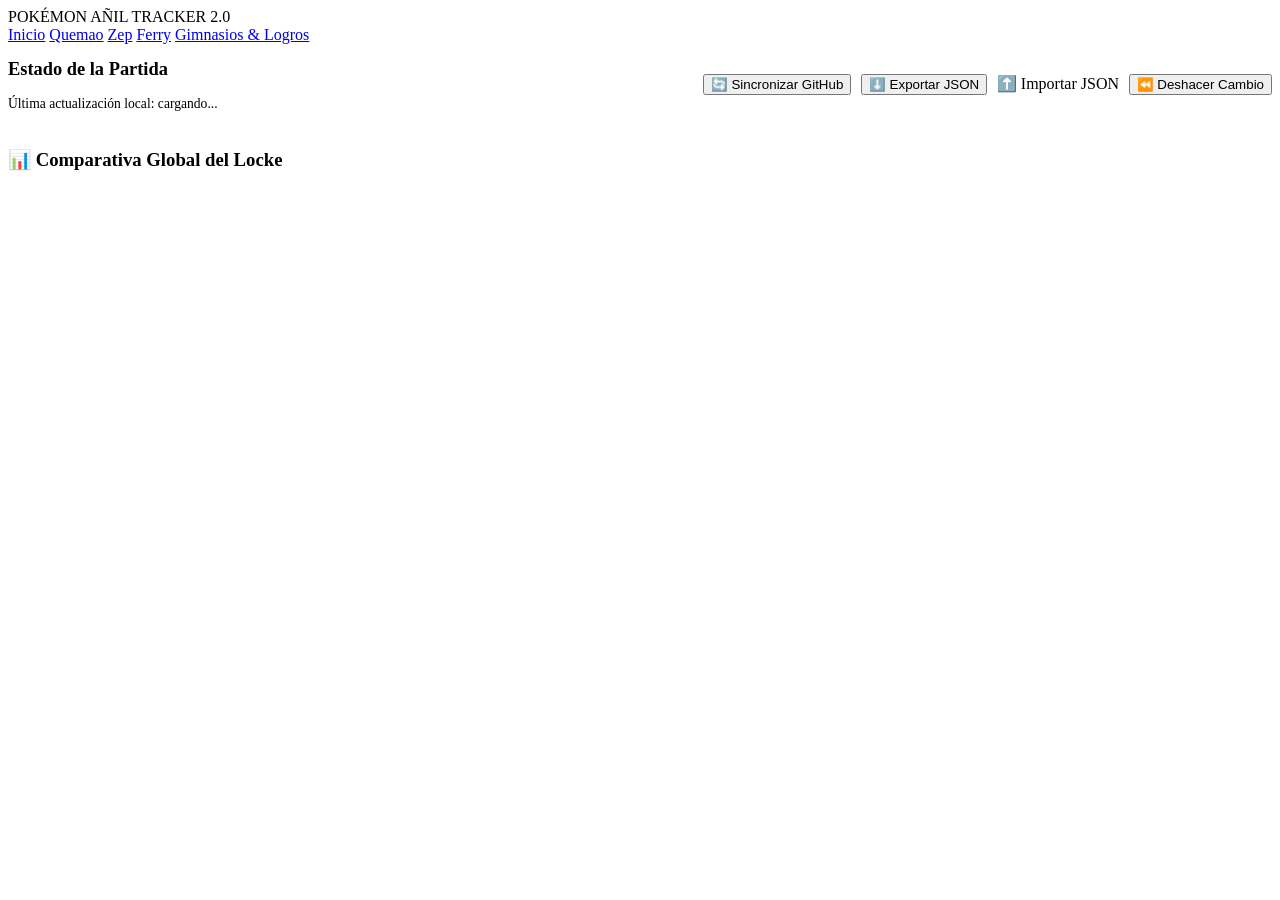
==== commit a24becab: "feature: new version of the page" ====
--- a/index.html
+++ b/index.html
@@ -1,273 +1,147 @@
 <!DOCTYPE html>
 <html lang="es">
 <head>
-  <meta charset="utf-8" />
-  <meta name="viewport" content="width=device-width, initial-scale=1" />
-    <meta http-equiv="Cache-Control" content="no-cache, no-store, must-revalidate" />
-  <meta http-equiv="Pragma" content="no-cache" />
-  <meta http-equiv="Expires" content="0" />
-<title>Inicio · Pokémon Añil Randomlocke</title>
-  <meta name="description" content="Seguimiento del Super Randomlocke de Pokémon Añil: equipos, cajas, cementerio, progreso y torneos." />
-  <meta name="color-scheme" content="light dark" />
-  <link rel="stylesheet" href="styles.css?v=7" />
+  <meta charset="UTF-8">
+  <meta name="viewport" content="width=device-width, initial-scale=1.0">
+  <title>Pokémon Añil Randomlocke Tracker v2.0</title>
+  <link rel="stylesheet" href="css/style.css">
 </head>
 <body>
-  <main class="container">
-    <h1 id="title">Pokémon Añil — Super Randomlocke</h1>
-    <p class="lead" id="subtitle"></p>
+  <nav class="navbar">
+    <div class="brand">
+      <span class="pokeball-icon"></span>
+      <span>POKÉMON AÑIL <span style="color:var(--accent-red)">TRACKER 2.0</span></span>
+    </div>
+    <div class="nav-links">
+      <a href="index.html" class="active">Inicio</a>
+      <a href="jugador.html?p=quemao">Quemao</a>
+      <a href="jugador.html?p=zep">Zep</a>
+      <a href="jugador.html?p=ferry">Ferry</a>
+      <a href="progresion.html">Gimnasios & Logros</a>
+    </div>
+  </nav>
 
-    <div class="stat-row" id="globalStats"></div>
+  <div class="container">
+    <!-- Barra de Sincronización y Backup -->
+    <div class="card" style="margin-bottom: 1.5rem; display: flex; justify-content: space-between; align-items: center; flex-wrap: wrap; gap: 1rem;">
+      <div>
+        <h2 style="font-size: 1.15rem;">Estado de la Partida</h2>
+        <p style="color: var(--text-secondary); font-size: 0.85rem;" id="last-sync-text">Última actualización local: cargando...</p>
+      </div>
+      <div style="display: flex; gap: 0.6rem; flex-wrap: wrap;">
+        <button class="btn btn-primary" onclick="promptGitHubSync()">🔄 Sincronizar GitHub</button>
+        <button class="btn" onclick="store.exportJSON()">⬇️ Exportar JSON</button>
+        <label class="btn" style="cursor:pointer;">
+          ⬆️ Importar JSON
+          <input type="file" accept=".json" style="display:none" onchange="handleImport(event)">
+        </label>
+        <button class="btn btn-danger" onclick="if(store.restoreBackup()) renderDashboard()">⏪ Deshacer Cambio</button>
+      </div>
+    </div>
 
-    <h2>Participantes</h2>
-    <div class="grid wide" id="players"><p class="muted">Cargando…</p></div>
+    <!-- Tarjetas de Jugadores -->
+    <div class="grid-3" id="players-overview"></div>
 
-    <h2>Cementerio global reciente</h2>
-    <div id="graveyard" class="mon-team"></div>
-  </main>
+    <!-- Resumen de Estadísticas -->
+    <div class="card" style="margin-top: 1.5rem;">
+      <div class="card-header">
+        <h3>📊 Comparativa Global del Locke</h3>
+      </div>
+      <div class="grid-3" id="global-stats"></div>
+    </div>
+  </div>
 
-  <script src="app.js?v=14"></script>
+  <div id="toast"></div>
+
+  <script src="js/default-data.js"></script>
+  <script src="js/anil-sync.js"></script>
   <script>
-    (async function () {
-      const cfg = await loadConfig();
-      document.getElementById("title").textContent = cfg.title;
-      document.getElementById("subtitle").textContent = cfg.subtitle || "";
-      document.title = cfg.title + " · Inicio";
-      renderHeader("index.html");
-      renderFooter();
+    function renderDashboard() {
+      const container = document.getElementById("players-overview");
+      const statsContainer = document.getElementById("global-stats");
+      const lastSync = document.getElementById("last-sync-text");
+      lastSync.textContent = "Última actualización: " + new Date(store.data.lastUpdated).toLocaleString();
 
-      const players = await loadAllPlayers(cfg);
-      await loadFrames(); // para animar los sprites de las tarjetas de jugador
+      container.innerHTML = "";
+      let totalLives = 0, totalDeaths = 0, totalCatches = 0;
 
-      // ---- Stats globales ----
-      let totalAlive = 0, totalDead = 0, gymsCleared = 0, champs = 0;
-      players.forEach((p) => {
-        const s = playerStats(p.data, p.revividos);
-        totalAlive += s.alive; totalDead += s.dead;
-        gymsCleared += Object.values(p.data.progress?.gyms || {}).filter(Boolean).length;
-        if (p.data.champion) champs++;
-      });
-      document.getElementById("globalStats").innerHTML = `
-        <div class="stat-tile"><div class="num">${players.length}</div><div class="lbl">Jugadores</div></div>
-        <div class="stat-tile"><div class="num ok">${totalAlive}</div><div class="lbl">Pokémon vivos</div></div>
-        <div class="stat-tile"><div class="num bad">${totalDead}</div><div class="lbl">En el cementerio</div></div>
-        <div class="stat-tile"><div class="num">${gymsCleared}</div><div class="lbl">Medallas totales</div></div>`;
+      Object.values(store.data.players).forEach(player => {
+        totalLives += player.lives;
+        totalDeaths += player.graveyard.length;
+        totalCatches += (player.team.length + player.box.length + player.graveyard.length);
 
-      // ---- Tarjetas de jugador ----
-      const grid = document.getElementById("players");
-      if (!players.length) {
-        grid.innerHTML = `<p class="empty-state">Aún no hay jugadores. Cada participante aparece aquí automáticamente en cuanto ejecuta el programa <strong>AnilSync</strong> y guarda su partida.</p>`;
-      } else
-      grid.innerHTML = players.map((p) => {
-        const s = playerStats(p.data, p.revividos);
-        const pct = Math.round((s.livesLeft / s.lives) * 100);
-        const cls = pct <= 20 ? "crit" : pct <= 50 ? "low" : "";
-        const medals = Object.values(p.data.progress?.gyms || {}).filter(Boolean).length;
-        const extras = [...(p.data.team||[]), ...(p.data.box||[]), ...(p.data.graveyard||[])].filter((m)=>m.extra).length;
-        const avSrc = p.data.avatar || p.avatar;
-        const avatar = avSrc
-          ? `<img class="player-avatar" src="${escapeHtml(avSrc)}" alt="">`
-          : `<div class="player-avatar">${initials(p.name)}</div>`;
-        return `
-          <a class="player-card${s.eliminated ? " eliminated" : ""}" href="jugador.html?id=${encodeURIComponent(p.id)}">
-            <div class="player-card-head">
-              ${avatar}
-              <div class="grow">
-                <div class="player-name">${escapeHtml(p.displayName || p.data.name || p.name)} ${p.data.champion ? championBadge(18) : ""}${p.data._local ? ' <span class="pill warn" style="font-size:.55rem">borrador local</span>' : ""}</div>
-                <div class="player-sub">${medals}/8 medallas · ${s.eliminated ? "Sin vidas" : "En juego"}</div>
-                ${medalsRow(cfg, p.data.progress?.gyms)}
+        const badgesCount = store.data.gyms.filter(g => g.completedBy.includes(player.id)).length;
+
+        const teamHTML = player.team.length > 0
+          ? player.team.map(p => `
+              <div style="text-align:center; background:#0d1117; padding:6px; border-radius:8px; border:1px solid var(--border-color);">
+                <img src="${store.getSpriteUrl(p.species)}" onerror="this.src='https://raw.githubusercontent.com/PokeAPI/sprites/master/sprites/items/poke-ball.png'" style="width:44px;height:44px;object-fit:contain;">
+                <div style="font-size:0.75rem; font-weight:700; white-space:nowrap; overflow:hidden; text-overflow:ellipsis;">${p.nickname || p.species}</div>
+                <div style="font-size:0.68rem; color:var(--text-secondary);">Nv.${p.level || '?'}</div>
+              </div>
+            `).join("")
+          : `<p style="color:var(--text-secondary); font-size:0.85rem; grid-column: 1 / -1;">Sin Pokémon en el equipo activo.</p>`;
+
+        const card = document.createElement("div");
+        card.className = "card";
+        card.innerHTML = `
+          <div class="card-header">
+            <div style="display:flex; align-items:center; gap:10px;">
+              <img src="${player.avatar}" onerror="this.style.display='none'" style="width:40px;height:40px;border-radius:50%;object-fit:cover;border:2px solid var(--accent-blue);">
+              <div>
+                <h3 style="font-size:1.2rem;">${player.name}</h3>
+                <span style="font-size:0.8rem; color:var(--text-secondary);">🏅 ${badgesCount} Medallas · 💀 ${player.graveyard.length} Bajas</span>
               </div>
             </div>
-            <div class="player-card-stats">
-              <div><span class="n" style="color:var(--ok)">${s.alive}</span><span class="l">Vivos</span></div>
-              <div><span class="n" style="color:var(--bad)">${s.dead}</span><span class="l">Muertos</span></div>
-              <div><span class="n">${s.livesLeft}</span><span class="l">Vidas</span></div>
-              ${extras ? `<div><span class="n" style="color:var(--type-normal,#8a8a99)">${extras}</span><span class="l">Extras</span></div>` : ""}
+            <div class="lives-pill">❤️ ${player.lives}</div>
+          </div>
+          <div style="margin-bottom: 1rem;">
+            <div style="font-size:0.8rem; color:var(--text-secondary); margin-bottom:0.5rem; font-weight:600;">EQUIPO ACTIVO (${player.team.length}/6)</div>
+            <div style="display:grid; grid-template-columns: repeat(3, 1fr); gap:8px;">
+              ${teamHTML}
             </div>
-            <div class="lives-bar"><span class="${cls}" style="width:${pct}%"></span></div>
-            ${teamSpritesRow(p.data.team, { labels: true })}
-          </a>`;
-      }).join("");
-      initSpriteAnim(document); // anima los sprites de las tarjetas de jugador
-
-      // ---- Cementerio global ----
-      const graves = [];
-      players.forEach((p) => (p.data.graveyard || []).forEach((m) => graves.push({ ...m, owner: p.name })));
-      const gEl = document.getElementById("graveyard");
-      if (!graves.length) {
-        gEl.innerHTML = `<p class="empty-state">Nadie ha caído todavía.</p>`;
-      } else {
-        gEl.innerHTML = graves.slice(-12).reverse()
-          .map((m) => monCard(m, { dead: true, owner: m.owner }))
-          .join("");
-      }
-
-      // ---- Imagen para Discord ----
-      document.getElementById("btnDiscord").addEventListener("click", async (e) => {
-        const btn = e.currentTarget;
-        btn.disabled = true; btn.style.opacity = ".5";
-        toast("Generando imagen…");
-        try {
-          const canvas = await buildStandingsCanvas(players, cfg);
-          const blob = await new Promise((res) => canvas.toBlob(res, "image/png"));
-          try {
-            await navigator.clipboard.write([new ClipboardItem({ "image/png": blob })]);
-            toast("Imagen copiada — pégala en Discord (Ctrl+V)");
-          } catch (err) {
-            const url = URL.createObjectURL(blob);
-            const a = document.createElement("a");
-            a.href = url; a.download = "anil-randomlocke.png";
-            document.body.appendChild(a); a.click(); a.remove();
-            setTimeout(() => URL.revokeObjectURL(url), 1500);
-            toast("Descargada (tu navegador no deja copiar imágenes)");
-          }
-        } catch (err) {
-          console.error(err);
-          toast("No se pudo generar la imagen");
-        } finally {
-          btn.disabled = false; btn.style.opacity = "";
-        }
+          </div>
+          <div style="display:flex; justify-content:space-between; align-items:center; margin-top:1rem; padding-top:0.75rem; border-top:1px solid var(--border-color);">
+            <span style="font-size:0.8rem; color:var(--text-secondary);">📦 En Caja: ${player.box.length}</span>
+            <a href="jugador.html?p=${player.id}" class="btn btn-primary">Gestionar Ficha →</a>
+          </div>
+        `;
+        container.appendChild(card);
       });
 
-      function loadImg(src) {
-        return new Promise((res) => {
-          if (!src) return res(null);
-          const im = new Image();
-          im.crossOrigin = "anonymous";
-          im.onload = () => res(im);
-          im.onerror = () => res(null);
-          im.src = src;
-        });
+      statsContainer.innerHTML = `
+        <div style="background:#0d1117; padding:1rem; border-radius:10px; border:1px solid var(--border-color); text-align:center;">
+          <div style="font-size:1.8rem; font-weight:800; color:var(--accent-red);">${totalLives}</div>
+          <div style="font-size:0.85rem; color:var(--text-secondary);">Vidas Totales Restantes</div>
+        </div>
+        <div style="background:#0d1117; padding:1rem; border-radius:10px; border:1px solid var(--border-color); text-align:center;">
+          <div style="font-size:1.8rem; font-weight:800; color:var(--accent-blue);">${totalCatches}</div>
+          <div style="font-size:0.85rem; color:var(--text-secondary);">Capturas Registradas</div>
+        </div>
+        <div style="background:#0d1117; padding:1rem; border-radius:10px; border:1px solid var(--border-color); text-align:center;">
+          <div style="font-size:1.8rem; font-weight:800; color:var(--text-primary);">${totalDeaths}</div>
+          <div style="font-size:0.85rem; color:var(--text-secondary);">Caídos en Combate</div>
+        </div>
+      `;
+    }
+
+    async function promptGitHubSync() {
+      const currentUrl = store.data.config.githubRawUrl || "";
+      const url = prompt("Introduce la URL Raw de tu JSON en GitHub:", currentUrl);
+      if (url !== null && url.trim() !== "") {
+        store.data.config.githubRawUrl = url.trim();
+        store.saveLocal();
+        const ok = await store.syncFromGitHub(url.trim());
+        if (ok) renderDashboard();
       }
-      function rrect(ctx, x, y, w, h, r) {
-        ctx.beginPath();
-        ctx.moveTo(x + r, y);
-        ctx.arcTo(x + w, y, x + w, y + h, r);
-        ctx.arcTo(x + w, y + h, x, y + h, r);
-        ctx.arcTo(x, y + h, x, y, r);
-        ctx.arcTo(x, y, x + w, y, r);
-        ctx.closePath();
-      }
-      function drawCover(ctx, img, x, y, d) {
-        ctx.save();
-        ctx.beginPath(); ctx.arc(x + d / 2, y + d / 2, d / 2, 0, Math.PI * 2); ctx.clip();
-        const s = Math.max(d / img.width, d / img.height);
-        const w = img.width * s, h = img.height * s;
-        ctx.drawImage(img, x + (d - w) / 2, y + (d - h) / 2, w, h);
-        ctx.restore();
-      }
-      function drawContain(ctx, img, x, y, d) {
-        const s = Math.min(d / img.width, d / img.height);
-        const w = img.width * s, h = img.height * s;
-        ctx.drawImage(img, x + (d - w) / 2, y + (d - h) / 2, w, h);
-      }
+    }
 
-      async function buildStandingsCanvas(players, cfg) {
-        const C = { bg: "#14171b", panel: "#1e2329", border: "#2f363e", text: "#e9edf2", muted: "#9aa4b2", accent: "#5b8cff", ok: "#4ecb7d", bad: "#ff6b5e", gold: "#e8b62c", slot: "#2a313a" };
-        // precargar imágenes
-        const preload = new Map();
-        const need = new Set();
-        players.forEach((p) => {
-          const av = p.data.avatar || p.avatar; if (av) need.add(av);
-          (p.data.team || []).slice(0, 6).forEach((m) => { const sp = m.sprite || speciesSprite(m.species); if (sp) need.add(sp); });
-        });
-        await Promise.all([...need].map(async (src) => preload.set(src, await loadImg(src))));
+    function handleImport(e) {
+      const file = e.target.files[0];
+      if (file) store.importJSON(file, renderDashboard);
+    }
 
-        const cols = players.length > 4 ? 2 : 1;
-        const rows = Math.ceil(players.length / cols);
-        const pad = 30, gapX = 24, gapY = 22, titleH = 96, footerH = 46;
-        const cardW = 600, cardH = 188;
-        const W = pad * 2 + cardW * cols + gapX * (cols - 1);
-        const H = titleH + rows * cardH + gapY * (rows - 1) + footerH;
-        const DPR = 2;
-        const canvas = document.createElement("canvas");
-        canvas.width = W * DPR; canvas.height = H * DPR;
-        const ctx = canvas.getContext("2d");
-        ctx.scale(DPR, DPR);
-        ctx.textBaseline = "alphabetic";
-        const FONT = "'Segoe UI', Roboto, Helvetica, Arial, sans-serif";
-
-        // fondo
-        ctx.fillStyle = C.bg; ctx.fillRect(0, 0, W, H);
-        // título
-        ctx.fillStyle = C.text; ctx.font = `800 34px ${FONT}`;
-        ctx.fillText(cfg.title || "Pokémon Añil — Super Randomlocke", pad, 50);
-        ctx.fillStyle = C.muted; ctx.font = `600 16px ${FONT}`;
-        const totAlive = players.reduce((a, p) => a + playerStats(p.data, p.revividos).alive, 0);
-        const totDead = players.reduce((a, p) => a + playerStats(p.data, p.revividos).dead, 0);
-        const fecha = new Date().toLocaleDateString("es", { day: "numeric", month: "long", year: "numeric" });
-        ctx.fillText(`${players.length} participantes · ${totAlive} vivos · ${totDead} en el cementerio · ${fecha}`, pad, 76);
-
-        players.forEach((p, i) => {
-          const col = i % cols, row = Math.floor(i / cols);
-          const x = pad + col * (cardW + gapX);
-          const y = titleH + row * (cardH + gapY);
-          const s = playerStats(p.data, p.revividos);
-          const medals = Object.values(p.data.progress?.gyms || {}).filter(Boolean).length;
-          const accent = s.eliminated ? C.bad : C.accent;
-
-          // tarjeta
-          rrect(ctx, x, y, cardW, cardH, 16); ctx.fillStyle = C.panel; ctx.fill();
-          ctx.lineWidth = 1; ctx.strokeStyle = C.border; ctx.stroke();
-          // franja de color
-          ctx.save(); rrect(ctx, x, y, cardW, cardH, 16); ctx.clip();
-          ctx.fillStyle = accent; ctx.fillRect(x, y, 6, cardH); ctx.restore();
-
-          const ip = 20;
-          // avatar
-          const av = preload.get(p.data.avatar || p.avatar);
-          const ax = x + ip + 6, ay = y + ip, ad = 60;
-          if (av) drawCover(ctx, av, ax, ay, ad);
-          else { ctx.fillStyle = C.slot; ctx.beginPath(); ctx.arc(ax + ad / 2, ay + ad / 2, ad / 2, 0, 7); ctx.fill(); ctx.fillStyle = C.muted; ctx.font = `800 22px ${FONT}`; ctx.textAlign = "center"; ctx.fillText(initials(p.name), ax + ad / 2, ay + ad / 2 + 8); ctx.textAlign = "left"; }
-
-          const tx = ax + ad + 16;
-          // nombre
-          ctx.fillStyle = C.text; ctx.font = `800 24px ${FONT}`;
-          ctx.fillText(p.displayName || p.data.name || p.name, tx, y + ip + 20);
-          if (p.data.champion) { ctx.fillStyle = C.gold; ctx.font = `800 15px ${FONT}`; ctx.fillText("★ CAMPEÓN", tx, y + ip + 40); }
-          else { ctx.fillStyle = C.muted; ctx.font = `600 15px ${FONT}`; ctx.fillText(s.eliminated ? "Eliminado (sin vidas)" : "En juego", tx, y + ip + 40); }
-          // medallas (8 puntos)
-          for (let g = 0; g < 8; g++) {
-            ctx.beginPath(); ctx.arc(tx + 7 + g * 17, y + ip + 58, 6, 0, 7);
-            ctx.fillStyle = g < medals ? C.gold : C.slot; ctx.fill();
-          }
-
-          // bloque de vidas (derecha)
-          const rx = x + cardW - ip - 168, rw = 168;
-          ctx.fillStyle = C.muted; ctx.font = `700 12px ${FONT}`; ctx.fillText("VIDAS", rx, y + ip + 12);
-          ctx.fillStyle = s.livesLeft <= 6 ? C.bad : s.livesLeft <= 15 ? C.gold : C.ok;
-          ctx.font = `800 30px ${FONT}`;
-          ctx.fillText(String(s.livesLeft), rx, y + ip + 42);
-          const lw = ctx.measureText(String(s.livesLeft)).width;
-          ctx.fillStyle = C.muted; ctx.font = `700 16px ${FONT}`;
-          ctx.fillText("/" + s.lives, rx + lw + 5, y + ip + 42);
-          // barra de vidas
-          const pct = Math.max(0, Math.min(1, s.livesLeft / s.lives));
-          const by = y + ip + 52, bh = 8;
-          rrect(ctx, rx, by, rw, bh, 4); ctx.fillStyle = C.slot; ctx.fill();
-          if (pct > 0) { rrect(ctx, rx, by, rw * pct, bh, 4); ctx.fillStyle = s.livesLeft <= 6 ? C.bad : s.livesLeft <= 15 ? C.gold : C.ok; ctx.fill(); }
-          // vivos/cementerio/revividos — a lo ancho (izquierda) para que no se corte
-          ctx.fillStyle = C.muted; ctx.font = `600 14px ${FONT}`;
-          ctx.fillText(`Vivos ${s.alive} · Cementerio ${s.dead}${s.revived ? " · " + s.revived + " revivido" + (s.revived > 1 ? "s" : "") + " con ceniza" : ""}`, ax, y + ip + 84);
-
-          // equipo (6 sprites abajo)
-          const team = (p.data.team || []).slice(0, 6);
-          const sd = 52, sy = y + cardH - ip - sd + 4;
-          for (let k = 0; k < 6; k++) {
-            const sx = x + ip + 6 + k * (sd + 8);
-            ctx.beginPath(); ctx.arc(sx + sd / 2, sy + sd / 2, sd / 2, 0, 7); ctx.fillStyle = C.slot; ctx.fill();
-            const m = team[k];
-            const img = m && preload.get(m.sprite || speciesSprite(m.species));
-            if (img) { ctx.save(); ctx.beginPath(); ctx.arc(sx + sd / 2, sy + sd / 2, sd / 2, 0, 7); ctx.clip(); drawContain(ctx, img, sx + 2, sy + 2, sd - 4); ctx.restore(); }
-          }
-        });
-
-        // pie
-        ctx.fillStyle = C.muted; ctx.font = `600 14px ${FONT}`; ctx.textAlign = "center";
-        ctx.fillText("Generado desde el tracker del Super Randomlocke de Pokémon Añil", W / 2, H - 18);
-        ctx.textAlign = "left";
-        return canvas;
-      }
-    })();
+    renderDashboard();
   </script>
 </body>
 </html>
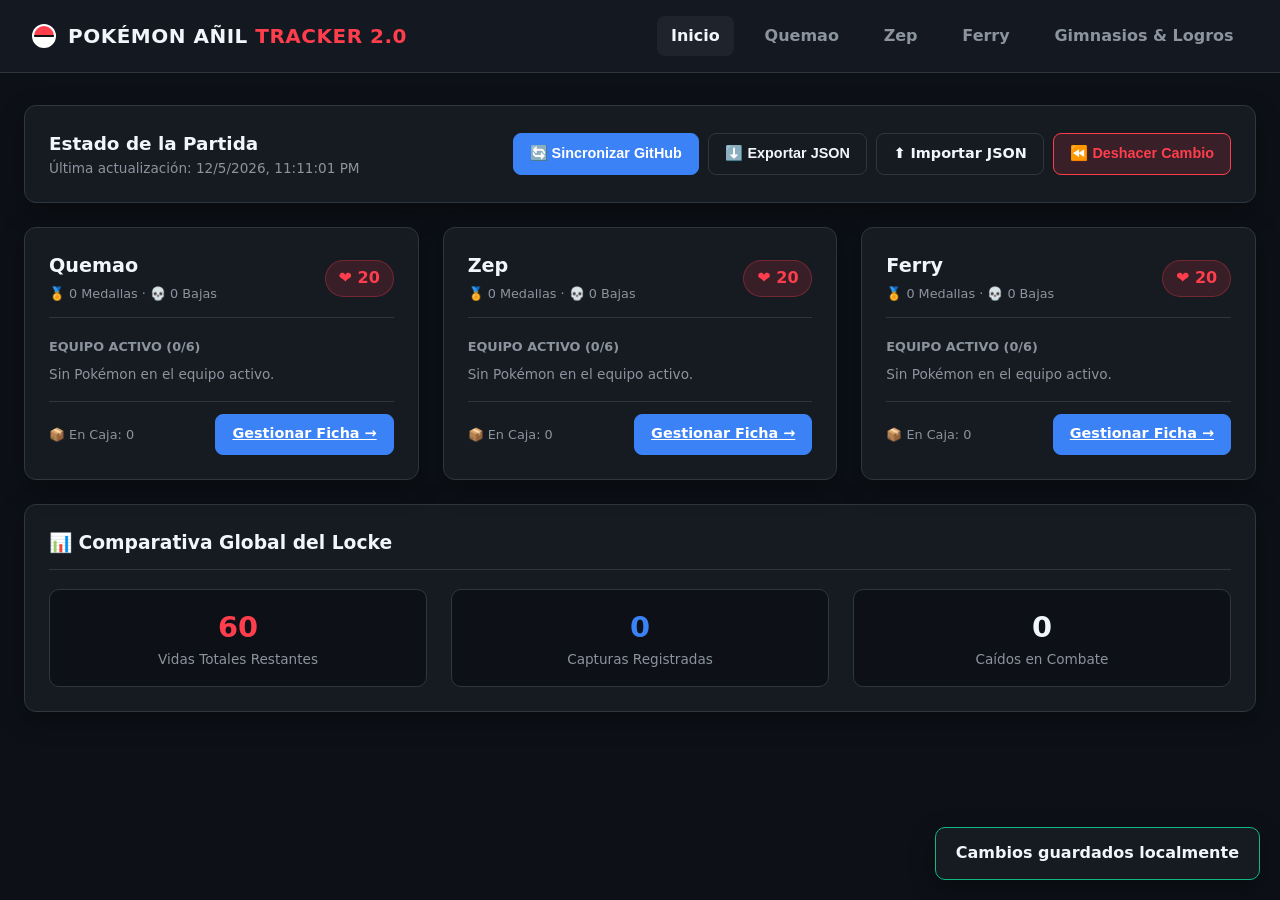
==== commit 51d88126: "fix: fix routes of css and js" ====
--- a/index.html
+++ b/index.html
@@ -4,7 +4,7 @@
   <meta charset="UTF-8">
   <meta name="viewport" content="width=device-width, initial-scale=1.0">
   <title>Pokémon Añil Randomlocke Tracker v2.0</title>
-  <link rel="stylesheet" href="css/style.css">
+  <link rel="stylesheet" href="style.css">
 </head>
 <body>
   <nav class="navbar">
@@ -53,8 +53,8 @@
 
   <div id="toast"></div>
 
-  <script src="js/default-data.js"></script>
-  <script src="js/anil-sync.js"></script>
+  <script src="default-data.js"></script>
+  <script src="anil-sync.js"></script>
   <script>
     function renderDashboard() {
       const container = document.getElementById("players-overview");
--- a/style.css
+++ b/style.css
@@ -0,0 +1,264 @@
+/* Pokémon Añil Randomlocke Tracker v2.0 - Modern Dark Theme */
+:root {
+  --bg-main: #0d1117;
+  --bg-card: #161b22;
+  --bg-card-hover: #1f242c;
+  --border-color: #30363d;
+  --text-primary: #f0f6fc;
+  --text-secondary: #8b949e;
+  --accent-red: #ff3e4d;
+  --accent-blue: #3b82f6;
+  --accent-green: #10b981;
+  --accent-yellow: #f59e0b;
+  --accent-purple: #8b5cf6;
+  --radius: 12px;
+  --shadow: 0 8px 24px rgba(0, 0, 0, 0.4);
+}
+
+* { box-sizing: border-box; margin: 0; padding: 0; }
+
+body {
+  font-family: 'Segoe UI', system-ui, -apple-system, sans-serif;
+  background-color: var(--bg-main);
+  color: var(--text-primary);
+  line-height: 1.5;
+  padding-bottom: 60px;
+}
+
+/* Navbar */
+.navbar {
+  background: rgba(22, 27, 34, 0.95);
+  backdrop-filter: blur(10px);
+  border-bottom: 1px solid var(--border-color);
+  padding: 1rem 2rem;
+  display: flex;
+  justify-content: space-between;
+  align-items: center;
+  position: sticky;
+  top: 0;
+  z-index: 100;
+}
+
+.brand {
+  display: flex;
+  align-items: center;
+  gap: 12px;
+  font-weight: 800;
+  font-size: 1.25rem;
+  letter-spacing: 0.5px;
+}
+
+.pokeball-icon {
+  width: 24px;
+  height: 24px;
+  border-radius: 50%;
+  background: linear-gradient(to bottom, var(--accent-red) 45%, #111 45%, #111 55%, #fff 55%);
+  border: 2px solid #fff;
+  display: inline-block;
+}
+
+.nav-links {
+  display: flex;
+  gap: 1rem;
+  align-items: center;
+  flex-wrap: wrap;
+}
+
+.nav-links a {
+  color: var(--text-secondary);
+  text-decoration: none;
+  font-weight: 600;
+  padding: 0.5rem 0.9rem;
+  border-radius: 8px;
+  transition: all 0.2s;
+}
+
+.nav-links a:hover, .nav-links a.active {
+  color: var(--text-primary);
+  background: var(--bg-card-hover);
+}
+
+/* Container */
+.container {
+  max-width: 1280px;
+  margin: 2rem auto;
+  padding: 0 1.5rem;
+}
+
+/* Buttons */
+.btn {
+  padding: 0.55rem 1rem;
+  border-radius: 8px;
+  border: 1px solid var(--border-color);
+  background: var(--bg-card);
+  color: var(--text-primary);
+  font-weight: 600;
+  cursor: pointer;
+  transition: all 0.2s;
+  display: inline-flex;
+  align-items: center;
+  gap: 6px;
+  font-size: 0.9rem;
+}
+
+.btn:hover { background: var(--bg-card-hover); transform: translateY(-1px); }
+.btn-primary { background: var(--accent-blue); border-color: var(--accent-blue); color: #fff; }
+.btn-primary:hover { background: #2563eb; }
+.btn-danger { background: rgba(255, 62, 77, 0.15); border-color: var(--accent-red); color: var(--accent-red); }
+.btn-danger:hover { background: var(--accent-red); color: #fff; }
+.btn-success { background: rgba(16, 185, 129, 0.15); border-color: var(--accent-green); color: var(--accent-green); }
+.btn-success:hover { background: var(--accent-green); color: #fff; }
+
+/* Grid & Cards */
+.grid-3 {
+  display: grid;
+  grid-template-columns: repeat(auto-fit, minmax(340px, 1fr));
+  gap: 1.5rem;
+}
+
+.grid-2 {
+  display: grid;
+  grid-template-columns: repeat(auto-fit, minmax(280px, 1fr));
+  gap: 1.25rem;
+}
+
+.card {
+  background: var(--bg-card);
+  border: 1px solid var(--border-color);
+  border-radius: var(--radius);
+  padding: 1.5rem;
+  box-shadow: var(--shadow);
+  transition: border-color 0.2s;
+}
+
+.card:hover { border-color: #484f58; }
+
+.card-header {
+  display: flex;
+  justify-content: space-between;
+  align-items: center;
+  margin-bottom: 1.2rem;
+  padding-bottom: 0.75rem;
+  border-bottom: 1px solid var(--border-color);
+}
+
+/* Badges & Lives */
+.badge {
+  padding: 0.25rem 0.65rem;
+  border-radius: 20px;
+  font-size: 0.75rem;
+  font-weight: 700;
+  text-transform: uppercase;
+}
+
+.lives-pill {
+  display: inline-flex;
+  align-items: center;
+  gap: 6px;
+  background: rgba(255, 62, 77, 0.15);
+  color: var(--accent-red);
+  padding: 0.35rem 0.8rem;
+  border-radius: 20px;
+  font-weight: 700;
+  border: 1px solid rgba(255, 62, 77, 0.3);
+}
+
+/* Pokemon Slots */
+.team-grid {
+  display: grid;
+  grid-template-columns: repeat(auto-fill, minmax(175px, 1fr));
+  gap: 1rem;
+}
+
+.poke-card {
+  background: #0d1117;
+  border: 1px solid var(--border-color);
+  border-radius: 10px;
+  padding: 1rem;
+  text-align: center;
+  position: relative;
+  transition: transform 0.2s;
+}
+
+.poke-card:hover { transform: translateY(-3px); border-color: var(--accent-blue); }
+.poke-card.dead { opacity: 0.65; border-color: var(--accent-red); background: rgba(255, 62, 77, 0.05); }
+
+.poke-sprite {
+  width: 72px;
+  height: 72px;
+  object-fit: contain;
+  margin: 0 auto 0.5rem;
+  image-rendering: pixelated;
+}
+
+.poke-name { font-weight: 700; font-size: 1.05rem; }
+.poke-species { color: var(--text-secondary); font-size: 0.85rem; }
+.poke-meta { font-size: 0.78rem; color: var(--text-secondary); margin-top: 6px; }
+
+.poke-actions {
+  display: flex;
+  justify-content: center;
+  gap: 4px;
+  margin-top: 10px;
+  flex-wrap: wrap;
+}
+
+.poke-actions button {
+  padding: 4px 8px;
+  font-size: 0.75rem;
+  border-radius: 6px;
+  border: 1px solid var(--border-color);
+  background: var(--bg-card);
+  color: var(--text-primary);
+  cursor: pointer;
+}
+
+.poke-actions button:hover { background: var(--bg-card-hover); }
+
+/* Forms & Inputs */
+.form-group { margin-bottom: 1rem; }
+.form-group label { display: block; font-size: 0.85rem; color: var(--text-secondary); margin-bottom: 4px; }
+input, select, textarea {
+  width: 100%;
+  padding: 0.6rem 0.8rem;
+  border-radius: 8px;
+  border: 1px solid var(--border-color);
+  background: #0d1117;
+  color: var(--text-primary);
+  font-size: 0.95rem;
+}
+
+/* Gym Badges */
+.gym-card {
+  display: flex;
+  justify-content: space-between;
+  align-items: center;
+  padding: 1rem;
+  background: #0d1117;
+  border: 1px solid var(--border-color);
+  border-radius: 10px;
+  margin-bottom: 0.75rem;
+}
+
+.gym-card.completed { border-left: 4px solid var(--accent-green); }
+.gym-card.pending { border-left: 4px solid var(--accent-yellow); }
+
+/* Toast Notification */
+#toast {
+  position: fixed;
+  bottom: 20px;
+  right: 20px;
+  background: var(--bg-card);
+  border: 1px solid var(--accent-green);
+  color: var(--text-primary);
+  padding: 0.85rem 1.25rem;
+  border-radius: 10px;
+  box-shadow: var(--shadow);
+  z-index: 999;
+  display: none;
+  font-weight: 600;
+}
+
+@media (max-width: 768px) {
+  .navbar { flex-direction: column; gap: 0.75rem; padding: 1rem; }
+}
